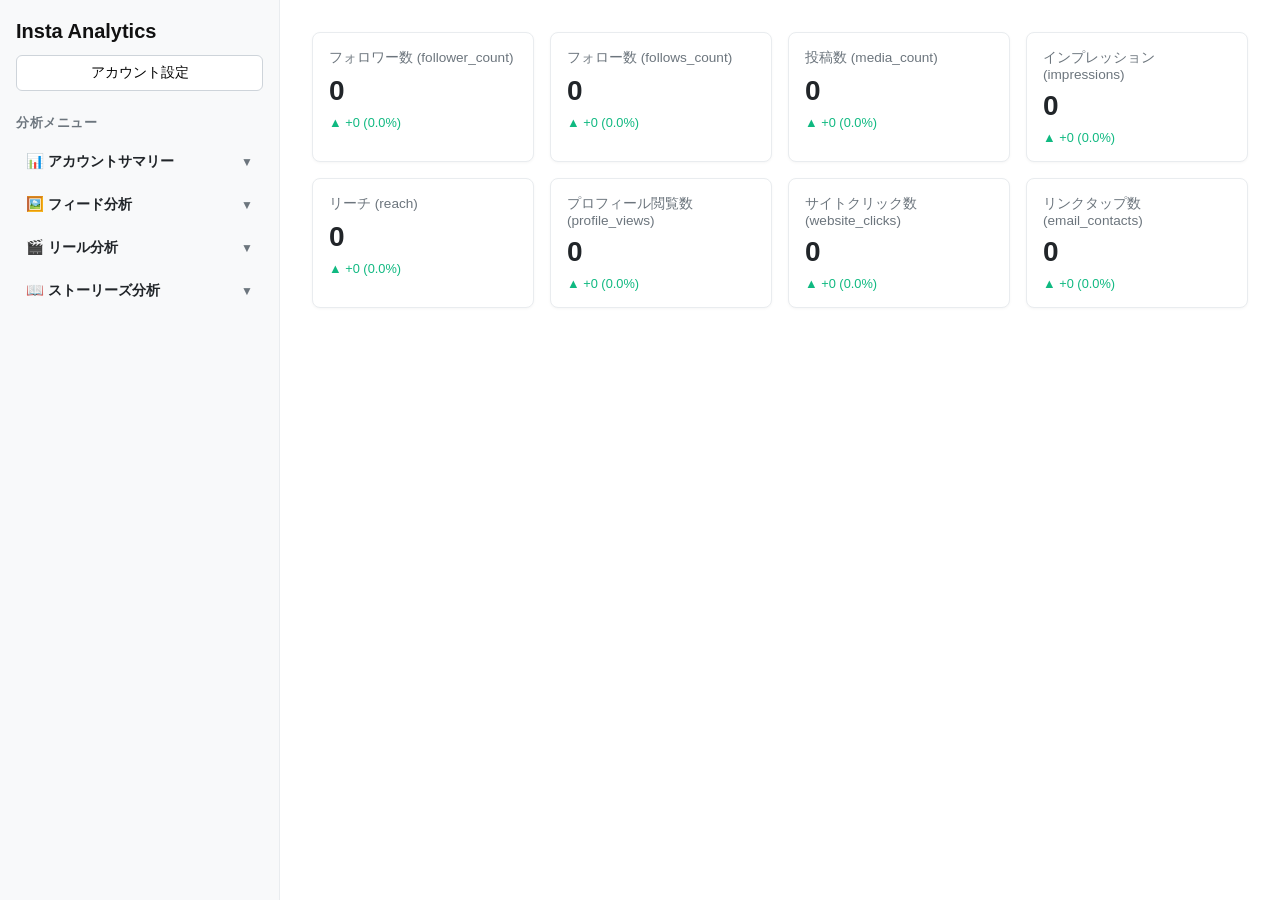
==== dashboard/index.html @ e58c8e52 "Add files via upload" ====
<!DOCTYPE html>
<html lang="ja">
<head>
    <meta charset="UTF-8">
    <meta name="viewport" content="width=device-width, initial-scale=1.0">
    <title>マイダッシュボード</title>
    <meta name="robots" content="noindex, nofollow">
    <!-- 作成したCSSファイルを読み込む設定 -->
    <link rel="stylesheet" href="../css/index.css">
</head>
<body>

    <!-- 左側：メニュー -->
    <aside class="sidebar">
        <!-- アカウント欄 -->
        <div class="account-section">
            <h1 class="logo">Insta Analytics</h1>
            <button type="button" class="btn-account">アカウント設定</button>
        </div>

        <!-- 表示内容欄（分析メニュー ＆ アコーディオン） -->
        <nav class="menu-section">
            <h3>分析メニュー</h3>
            <ul class="menu-list">
                
                <!-- 📊 アカウントサマリー -->
                <li class="menu-item has-sub">
                    <a href="#account" class="menu-toggle">
                        <span>📊 アカウントサマリー</span>
                        <span class="arrow">▼</span>
                    </a>
                    <div class="accordion-content">                    
                       <ul class="sub-menu">
                        <li><label><input type="checkbox" id="chk-follower_count" name="follower_count" checked> フォロワー数 (follower_count)</label></li>
                        <li><label><input type="checkbox" id="chk-follows_count" name="follows_count" checked> フォロー数 (follows_count)</label></li>
                        <li><label><input type="checkbox" id="chk-media_count" name="media_count" checked> 投稿数 (media_count)</label></li>
                        <li><label><input type="checkbox" id="chk-impressions" name="impressions" checked> インプレッション (impressions)</label></li>
                        <li><label><input type="checkbox" id="chk-reach" name="reach" checked> リーチ (reach)</label></li>
                        <li><label><input type="checkbox" id="chk-profile_views" name="profile_views" checked> プロフィール閲覧数 (profile_views)</label></li>
                        <li><label><input type="checkbox" id="chk-website_clicks" name="website_clicks" checked> サイトクリック数 (website_clicks)</label></li>
                        <li><label><input type="checkbox" id="chk-email_contacts" name="email_contacts" checked> リンクタップ数 (email_contacts)</label></li>
                       </ul>
                    </div>
                </li>

                <!-- 🖼️ フィード分析 -->
                <li class="menu-item has-sub">
                    <a href="#feed" class="menu-toggle">
                        <span>🖼️ フィード分析</span>
                        <span class="arrow">▼</span>
                    </a>
                    <div class="accordion-content">
                        <ul class="sub-menu">
                            <li><label><input type="checkbox" checked> いいね数 (likes)</label></li>
                            <li><label><input type="checkbox" checked> コメント数 (comments)</label></li>
                            <li><label><input type="checkbox" checked> 保存数 (saved)</label></li>
                            <li><label><input type="checkbox" checked> リーチ数 (reach)</label></li>
                            <li><label><input type="checkbox" checked> インプレッション数 (impressions)</label></li>
                            <li><label><input type="checkbox" checked> プロフィール遷移数 (profile_visits)</label></li>
                            <li><label><input type="checkbox" checked> 投稿発のフォロー数 (follows)</label></li>
                        </ul>
                    </div>
                </li>

                <!-- 🎬 リール分析 -->
                <li class="menu-item has-sub">
                    <a href="#reels" class="menu-toggle">
                        <span>🎬 リール分析</span>
                        <span class="arrow">▼</span>
                    </a>
                    <div class="accordion-content">
                        <ul class="sub-menu">
                            <li><label><input type="checkbox" checked> 再生回数 (plays)</label></li>
                            <li><label><input type="checkbox" checked> リーチ数 (reach)</label></li>
                            <li><label><input type="checkbox" checked> いいね数 (likes)</label></li>
                            <li><label><input type="checkbox" checked> コメント数 (comments)</label></li>
                            <li><label><input type="checkbox" checked> 保存数 (saved)</label></li>
                            <li><label><input type="checkbox" checked> シェア数 (shares)</label></li>
                            <li><label><input type="checkbox" checked> 合計エンゲージメント (total_interactions)</label></li>
                        </ul>
                    </div>
                </li>

                <!-- 📖 ストーリーズ分析 -->
                <li class="menu-item has-sub">
                    <a href="#stories" class="menu-toggle">
                        <span>📖 ストーリーズ分析</span>
                        <span class="arrow">▼</span>
                    </a>
                    <div class="accordion-content">
                        <ul class="sub-menu">
                            <li><label><input type="checkbox" checked> インプレッション数 (impressions)</label></li>
                            <li><label><input type="checkbox" checked> リーチ数 (reach)</label></li>
                            <li><label><input type="checkbox" checked> 返信数/DM (replies)</label></li>
                            <li><label><input type="checkbox" checked> 次へスキップ (taps_forward)</label></li>
                            <li><label><input type="checkbox" checked> 前へ戻る (taps_back)</label></li>
                            <li><label><input type="checkbox" checked> 途中で離脱 (exits)</label></li>
                        </ul>
                    </div>
                </li>

            </ul>
        </nav>
    </aside>

    <!-- 右側：アウトカム -->
    <main class="main-content">
        <div class="kpi-grid">
            <!-- 1. フォロワー数 (C列) -->
            <div class="kpi-card" id="kpi-card-follower_count">
                <div class="kpi-title">フォロワー数 (follower_count)</div>
                <div class="kpi-value" id="val-follower_count">0</div>
                <div class="kpi-diff" id="diff-follower_count">▲ +0 (0.0%)</div>
            </div>

            <!-- 2. フォロー数 (D列) -->
            <div class="kpi-card" id="kpi-card-follows_count">
                <div class="kpi-title">フォロー数 (follows_count)</div>
                <div class="kpi-value" id="val-follows_count">0</div>
                <div class="kpi-diff" id="diff-follows_count">▲ +0 (0.0%)</div>
            </div>

            <!-- 3. 投稿数 (E列) -->
            <div class="kpi-card" id="kpi-card-media_count">
                <div class="kpi-title">投稿数 (media_count)</div>
                <div class="kpi-value" id="val-media_count">0</div>
                <div class="kpi-diff" id="diff-media_count">▲ +0 (0.0%)</div>
            </div>

            <!-- 4. インプレッション (I列) -->
            <div class="kpi-card" id="kpi-card-impressions">
                <div class="kpi-title">インプレッション (impressions)</div>
                <div class="kpi-value" id="val-impressions">0</div>
                <div class="kpi-diff" id="diff-impressions">▲ +0 (0.0%)</div>
            </div>

            <!-- 5. リーチ (J列) -->
            <div class="kpi-card" id="kpi-card-reach">
                <div class="kpi-title">リーチ (reach)</div>
                <div class="kpi-value" id="val-reach">0</div>
                <div class="kpi-diff" id="diff-reach">▲ +0 (0.0%)</div>
            </div>

            <!-- 6. プロフィール閲覧数 (K列) -->
            <div class="kpi-card" id="kpi-card-profile_views">
                <div class="kpi-title">プロフィール閲覧数 (profile_views)</div>
                <div class="kpi-value" id="val-profile_views">0</div>
                <div class="kpi-diff" id="diff-profile_views">▲ +0 (0.0%)</div>
            </div>

            <!-- 7. サイトクリック数 (L列) -->
            <div class="kpi-card" id="kpi-card-website_clicks">
                <div class="kpi-title">サイトクリック数 (website_clicks)</div>
                <div class="kpi-value" id="val-website_clicks">0</div>
                <div class="kpi-diff" id="diff-website_clicks">▲ +0 (0.0%)</div>
            </div>

            <!-- 8. リンクタップ数 (M列) -->
            <div class="kpi-card" id="kpi-card-email_contacts">
                <div class="kpi-title">リンクタップ数 (email_contacts)</div>
                <div class="kpi-value" id="val-email_contacts">0</div>
                <div class="kpi-diff" id="diff-email_contacts">▲ +0 (0.0%)</div>
            </div>
        </div>
    </main>

    <!-- JSを外部ファイルから読み込み -->
    <script src="../js/index.js"></script>
</body>
</html>
---- css/index.css ----
/* 全体のレイアウト設定（左右分割） */
body {
    display: flex;
    margin: 0;
    font-family: -apple-system, BlinkMacSystemFont, "Segoe UI", Roboto, "Helvetica Neue", Arial, sans-serif;
    height: 100vh;
    background-color: #ffffff;
    color: #333333;
}

/* 左側：メニューエリア（横幅固定・縦スクロール可） */
.sidebar {
    width: 280px;
    background-color: #f8f9fa;
    padding: 20px 16px;
    box-sizing: border-box;
    border-right: 1px solid #e9ecef;
    height: 100vh;
    overflow-y: auto;
}

/* アカウントセクション */
.account-section {
    margin-bottom: 24px;
}

.logo {
    font-size: 1.25rem;
    font-weight: bold;
    margin-top: 0;
    margin-bottom: 12px;
    color: #111111;
}

.btn-account {
    width: 100%;
    padding: 8px 12px;
    font-size: 0.85rem;
    background-color: #ffffff;
    border: 1px solid #ced4da;
    border-radius: 6px;
    cursor: pointer;
    font-weight: 500;
}

.menu-section h3 {
    font-size: 0.8rem;
    font-weight: 700;
    text-transform: uppercase;
    color: #6c757d;
    margin-top: 0;
    margin-bottom: 12px;
    letter-spacing: 0.5px;
}

/* リストの標準スタイルリセット（箇条書き黒丸を消去） */
.menu-list, 
.sub-menu, 
.kpi-menu, 
ul {
    list-style: none !important;
    padding-left: 0 !important;
    margin: 0 !important;
}

.menu-item {
    margin-bottom: 8px;
}

/* 親メニュー項目（アカウントサマリー、フィード分析など） */
.menu-toggle, 
.menu-item > a {
    display: flex;
    justify-content: space-between;
    align-items: center;
    text-decoration: none;
    color: #212529;
    font-size: 0.9rem;
    font-weight: 600;
    padding: 8px 10px;
    border-radius: 6px;
}

.menu-toggle:hover, 
.menu-item > a:hover {
    background-color: #e9ecef;
}

/* 矢印アイコン */
.arrow {
    font-size: 0.75rem;
    color: #6c757d;
    transition: transform 0.3s ease;
}

.menu-item.active .arrow {
    transform: rotate(180deg);
}

/* アコーディオンの開閉 */
.accordion-content {
    max-height: 0;
    overflow: hidden;
    transition: max-height 0.35s ease-in-out;
}

.menu-item.active .accordion-content {
    max-height: 800px;
}

/* サブメニュー（チェックボックス一覧）のインデントと文字揃え */
.sub-menu {
    padding-left: 16px !important;
    margin-top: 4px !important;
    margin-bottom: 8px !important;
}

.sub-menu li {
    list-style: none !important;
    margin-bottom: 6px !important;
}

.sub-menu label {
    display: flex;
    align-items: center;
    gap: 8px;
    font-size: 0.85rem;
    color: #495057;
    cursor: pointer;
    font-weight: normal;
    line-height: 1.4;
}

.sub-menu input[type="checkbox"] {
    margin: 0;
    cursor: pointer;
}

/* 右側：メイン（アウトカム）エリア */
.main-content {
    flex: 1;
    padding: 32px;
    background-color: #ffffff;
    overflow-y: auto;
}

/* KPIカード全体 */
.kpi-grid {
  display: grid;
  grid-template-columns: repeat(auto-fill, minmax(220px, 1fr));
  gap: 16px;
  margin-bottom: 24px;
}

/* 個々のカードデザイン */
.kpi-card {
  background-color: #ffffff;
  border: 1px solid #e9ecef;
  border-radius: 8px;
  padding: 16px;
  box-shadow: 0 1px 3px rgba(0, 0, 0, 0.04);
  display: flex;
  flex-direction: column;
  gap: 8px;
}

.kpi-title {
  font-size: 0.85rem;
  color: #6c757d;
  font-weight: 500;
}

.kpi-value {
  font-size: 1.75rem;
  font-weight: 700;
  color: #212529;
}

.kpi-diff {
  font-size: 0.8rem;
  color: #10b981;
}

.kpi-diff.negative {
  color: #ef4444;
}
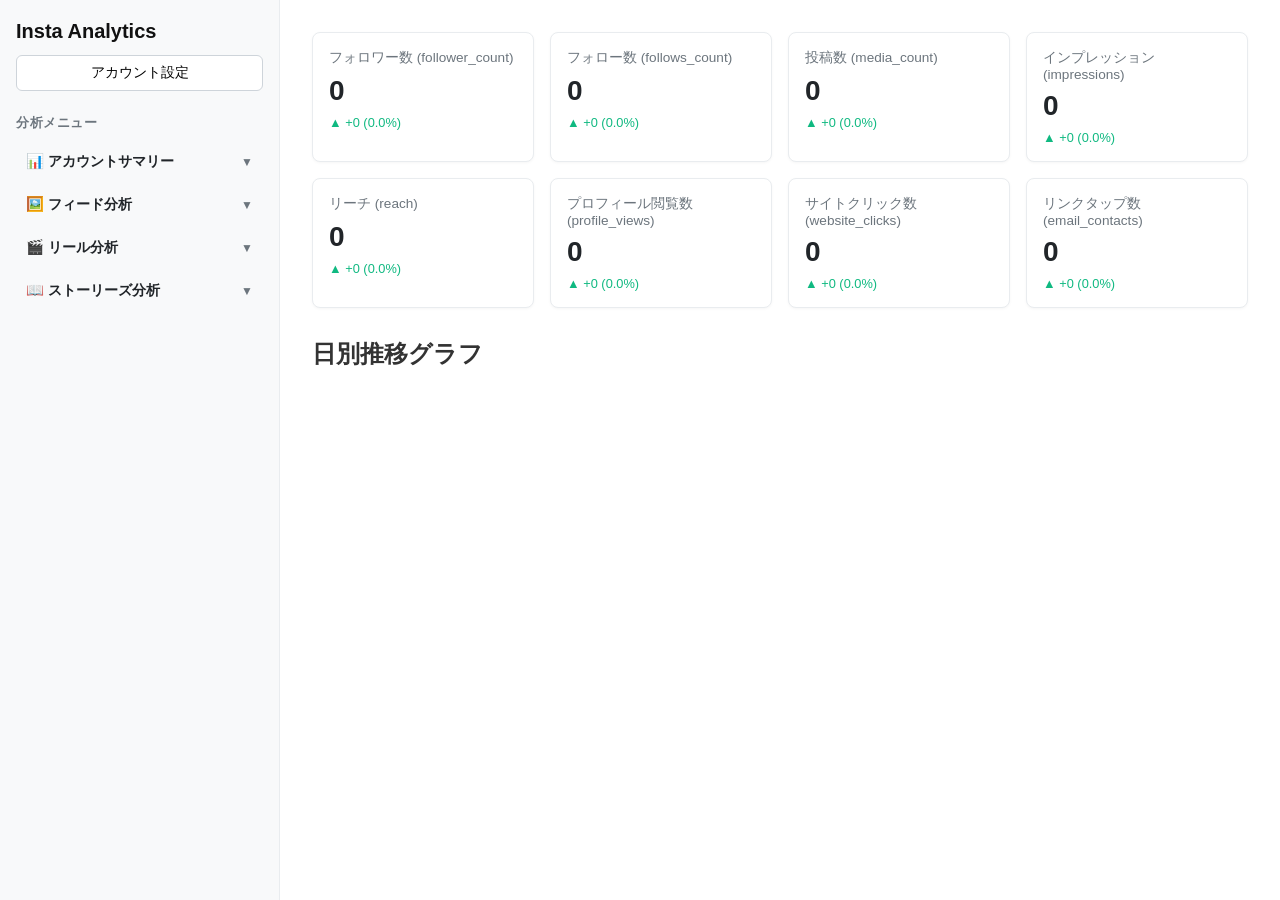
==== commit c5efbe41: "Update index.html グラフエリアの追加" ====
--- a/dashboard/index.html
+++ b/dashboard/index.html
@@ -162,9 +162,18 @@
                 <div class="kpi-diff" id="diff-email_contacts">▲ +0 (0.0%)</div>
             </div>
         </div>
+        <!-- 新しく追加するグラフ表示エリア -->
+        <div class="chart-section" id="chart-section" style="margin-top: 30px;">
+            <h2>日別推移グラフ</h2>
+            <div class="chart-container" style="position: relative; height:300px; width:100%;">
+                <canvas id="trendChart"></canvas>
+            </div>
+        </div>
     </main>
+
 
     <!-- JSを外部ファイルから読み込み -->
     <script src="../js/index.js"></script>
+    <script src="../js/chart.js"></script>
 </body>
-</html>+</html>
